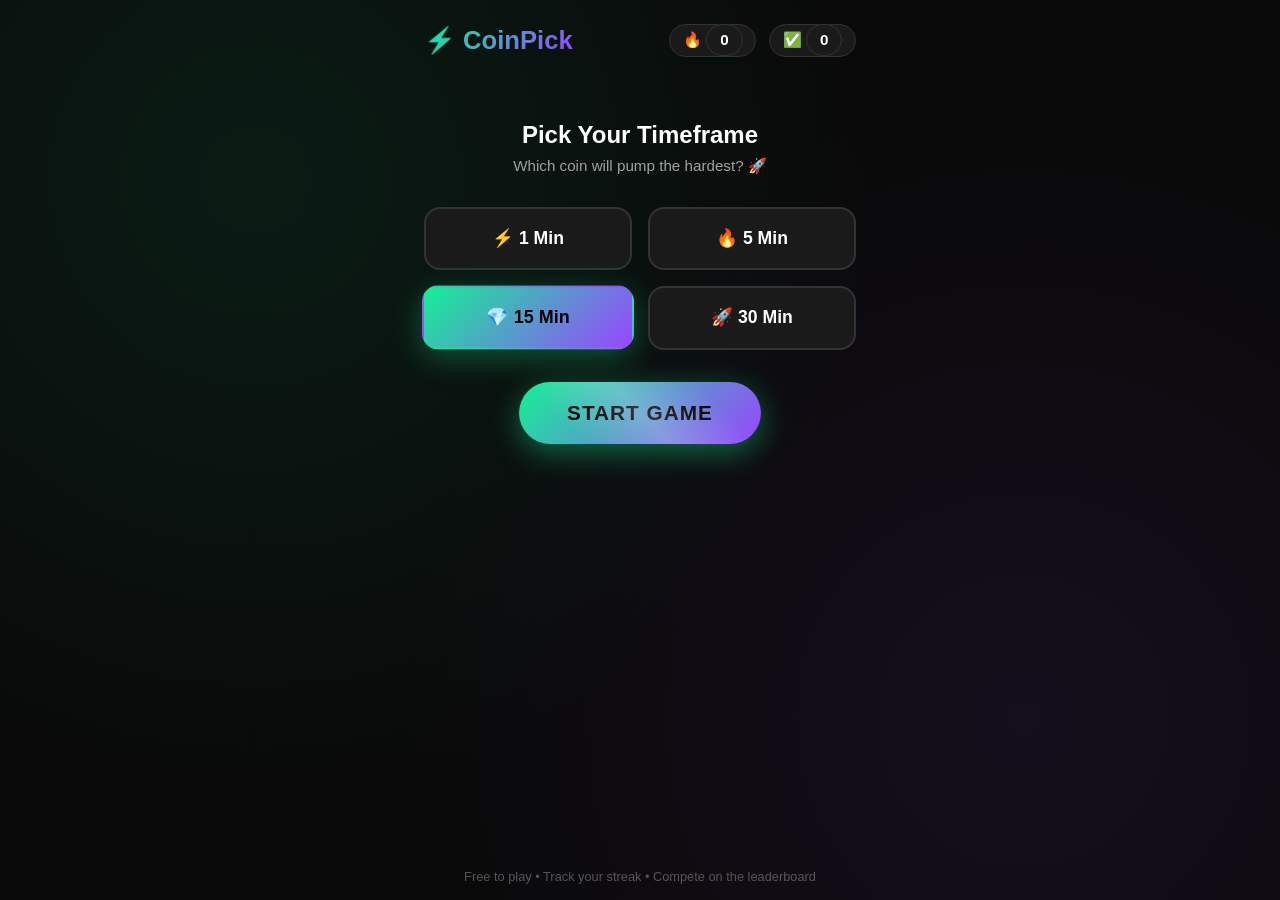
==== index.html @ 7a59631a "DOPAMINE UPDATE: confetti, sound effects, haptics, screen shake, flash animations, dramatic countdow" ====
<!DOCTYPE html>
<html lang="en">
<head>
    <meta charset="UTF-8">
    <meta name="viewport" content="width=device-width, initial-scale=1.0, maximum-scale=1.0, user-scalable=no">
    <title>CoinPick - Crypto Prediction Game</title>
    <meta name="description" content="Pick the crypto with the biggest % gain. Quick rounds, instant results.">
    <meta name="theme-color" content="#14F195">
    <link rel="manifest" href="manifest.json">
    <link rel="stylesheet" href="styles.css">
</head>
<body>
    <!-- Game Container -->
    <div id="app">
        <!-- Header -->
        <header class="header">
            <div class="logo">⚡ CoinPick</div>
            <div class="stats">
                <span class="streak">🔥 <span id="streak">0</span></span>
                <span class="wins">✅ <span id="wins">0</span></span>
            </div>
        </header>

        <!-- Main Game Area -->
        <main class="game">
            <!-- Mode Selection -->
            <div id="modeSelect" class="mode-select">
                <h2>Pick Your Timeframe</h2>
                <p class="subtitle">Which coin will pump the hardest? 🚀</p>
                <div class="mode-buttons">
                    <button class="mode-btn" data-minutes="1">⚡ 1 Min</button>
                    <button class="mode-btn" data-minutes="5">🔥 5 Min</button>
                    <button class="mode-btn active" data-minutes="15">💎 15 Min</button>
                    <button class="mode-btn" data-minutes="30">🚀 30 Min</button>
                </div>
                <button id="startGame" class="start-btn">Start Game</button>
            </div>

            <!-- Active Game -->
            <div id="gameActive" class="game-active hidden">
                <!-- Timer -->
                <div class="timer-container">
                    <div class="timer-label">Time Remaining</div>
                    <div class="timer" id="timer">15:00</div>
                    <div class="progress-bar">
                        <div class="progress-fill" id="progressFill"></div>
                    </div>
                </div>

                <!-- Instruction -->
                <div class="instruction">
                    Pick the coin with the <strong>biggest % gain</strong>
                </div>

                <!-- Coin Grid -->
                <div class="coin-grid" id="coinGrid">
                    <!-- Coins will be inserted here -->
                </div>

                <!-- Cancel Button -->
                <button id="cancelGame" class="cancel-btn">Cancel Game</button>
            </div>

            <!-- Results Screen -->
            <div id="results" class="results hidden">
                <div class="result-icon" id="resultIcon">🎉</div>
                <div class="result-text" id="resultText">You Won!</div>
                <div class="result-details">
                    <div class="winning-coin" id="winningCoin"></div>
                    <div class="price-changes" id="priceChanges"></div>
                </div>
                <button id="playAgain" class="play-again-btn">Play Again</button>
                <button id="viewLeaderboard" class="secondary-btn">Leaderboard</button>
            </div>

            <!-- Leaderboard -->
            <div id="leaderboard" class="leaderboard hidden">
                <h2>🏆 Leaderboard</h2>
                <div class="leaderboard-list" id="leaderboardList">
                    <!-- Leaderboard entries -->
                </div>
                <button id="backToGame" class="secondary-btn">Back to Game</button>
            </div>
        </main>

        <!-- Footer -->
        <footer class="footer">
            <p>Free to play • Track your streak • Compete on the leaderboard</p>
        </footer>
    </div>

    <script src="game.js"></script>
</body>
</html>
---- styles.css ----
* {
    margin: 0;
    padding: 0;
    box-sizing: border-box;
}

:root {
    --solana-green: #14F195;
    --solana-purple: #9945FF;
    --dark-bg: #0a0a0a;
    --card-bg: #1a1a1a;
    --text-primary: #ffffff;
    --text-secondary: #a0a0a0;
    --success: #00ff88;
    --error: #ff4444;
    --gold: #FFD700;
}

body {
    font-family: -apple-system, BlinkMacSystemFont, 'Segoe UI', Roboto, sans-serif;
    background: var(--dark-bg);
    color: var(--text-primary);
    min-height: 100vh;
    -webkit-font-smoothing: antialiased;
    overflow-x: hidden;
}

/* Animated background */
body::before {
    content: '';
    position: fixed;
    top: 0;
    left: 0;
    width: 100%;
    height: 100%;
    background: 
        radial-gradient(circle at 20% 20%, rgba(20, 241, 149, 0.08) 0%, transparent 50%),
        radial-gradient(circle at 80% 80%, rgba(153, 69, 255, 0.08) 0%, transparent 50%);
    pointer-events: none;
    z-index: 0;
    animation: bgPulse 4s ease-in-out infinite alternate;
}

@keyframes bgPulse {
    0% { opacity: 0.5; }
    100% { opacity: 1; }
}

#app {
    max-width: 480px;
    margin: 0 auto;
    min-height: 100vh;
    display: flex;
    flex-direction: column;
    position: relative;
    z-index: 1;
}

/* Confetti Canvas */
#confetti {
    position: fixed;
    top: 0;
    left: 0;
    width: 100%;
    height: 100%;
    pointer-events: none;
    z-index: 100;
}

/* Header */
.header {
    display: flex;
    justify-content: space-between;
    align-items: center;
    padding: 1.5rem 1.5rem 1rem;
}

.logo {
    font-size: 1.6rem;
    font-weight: 800;
    background: linear-gradient(135deg, var(--solana-green), var(--solana-purple));
    -webkit-background-clip: text;
    -webkit-text-fill-color: transparent;
    background-clip: text;
    animation: logoGlow 2s ease-in-out infinite alternate;
}

@keyframes logoGlow {
    0% { filter: brightness(1); }
    100% { filter: brightness(1.3); }
}

.stats {
    display: flex;
    gap: 0.8rem;
    font-size: 0.95rem;
}

.stats span {
    background: var(--card-bg);
    padding: 0.4rem 0.8rem;
    border-radius: 20px;
    font-weight: 600;
    border: 1px solid #333;
    transition: all 0.3s;
}

.stats .streak {
    animation: none;
}

.stats .streak.on-fire {
    border-color: #ff6600;
    background: rgba(255, 102, 0, 0.15);
    animation: fireGlow 0.5s ease-in-out infinite alternate;
}

@keyframes fireGlow {
    0% { box-shadow: 0 0 5px rgba(255, 102, 0, 0.3); }
    100% { box-shadow: 0 0 15px rgba(255, 102, 0, 0.6); }
}

/* Main Game */
.game {
    flex: 1;
    padding: 1rem 1.5rem 2rem;
}

/* Mode Select */
.mode-select {
    text-align: center;
    padding: 2rem 0;
    animation: fadeInUp 0.4s;
}

.mode-select h2 {
    font-size: 1.5rem;
    margin-bottom: 0.5rem;
}

.mode-select .subtitle {
    color: var(--text-secondary);
    margin-bottom: 2rem;
    font-size: 0.95rem;
}

.mode-buttons {
    display: grid;
    grid-template-columns: repeat(2, 1fr);
    gap: 1rem;
    margin-bottom: 2rem;
}

.mode-btn {
    background: var(--card-bg);
    border: 2px solid #333;
    color: var(--text-primary);
    padding: 1.2rem;
    border-radius: 16px;
    font-size: 1.1rem;
    font-weight: 600;
    cursor: pointer;
    transition: all 0.2s;
    position: relative;
    overflow: hidden;
}

.mode-btn::after {
    content: '';
    position: absolute;
    top: 50%;
    left: 50%;
    width: 0;
    height: 0;
    background: rgba(20, 241, 149, 0.1);
    border-radius: 50%;
    transform: translate(-50%, -50%);
    transition: width 0.4s, height 0.4s;
}

.mode-btn:active::after {
    width: 300px;
    height: 300px;
}

.mode-btn:hover {
    transform: translateY(-3px);
    border-color: var(--solana-green);
    box-shadow: 0 8px 20px rgba(20, 241, 149, 0.15);
}

.mode-btn.active {
    background: linear-gradient(135deg, var(--solana-green), var(--solana-purple));
    border-color: transparent;
    color: #000;
    transform: scale(1.02);
    box-shadow: 0 8px 30px rgba(20, 241, 149, 0.3);
}

.start-btn {
    background: linear-gradient(135deg, var(--solana-green), var(--solana-purple));
    border: none;
    color: #000;
    font-weight: 800;
    font-size: 1.3rem;
    padding: 1.2rem 3rem;
    border-radius: 50px;
    cursor: pointer;
    transition: all 0.2s;
    box-shadow: 0 8px 30px rgba(20, 241, 149, 0.4);
    position: relative;
    overflow: hidden;
    text-transform: uppercase;
    letter-spacing: 1px;
}

.start-btn::before {
    content: '';
    position: absolute;
    top: -50%;
    left: -50%;
    width: 200%;
    height: 200%;
    background: linear-gradient(transparent, rgba(255,255,255,0.2), transparent);
    transform: rotate(45deg);
    animation: shimmer 2s infinite;
}

@keyframes shimmer {
    0% { transform: translateX(-100%) rotate(45deg); }
    100% { transform: translateX(100%) rotate(45deg); }
}

.start-btn:hover {
    transform: translateY(-3px) scale(1.02);
    box-shadow: 0 12px 40px rgba(20, 241, 149, 0.5);
}

.start-btn:active {
    transform: scale(0.97);
}

/* Active Game */
.game-active {
    animation: fadeInUp 0.3s;
}

.timer-container {
    background: var(--card-bg);
    padding: 1.5rem;
    border-radius: 20px;
    margin-bottom: 1.5rem;
    text-align: center;
    border: 1px solid #333;
    position: relative;
    overflow: hidden;
}

.timer-label {
    color: var(--text-secondary);
    font-size: 0.85rem;
    margin-bottom: 0.5rem;
    text-transform: uppercase;
    letter-spacing: 2px;
}

.timer {
    font-size: 3.5rem;
    font-weight: 800;
    font-variant-numeric: tabular-nums;
    background: linear-gradient(135deg, var(--solana-green), var(--solana-purple));
    -webkit-background-clip: text;
    -webkit-text-fill-color: transparent;
    background-clip: text;
    transition: all 0.3s;
}

.timer.urgent {
    animation: timerPulse 0.5s ease-in-out infinite;
}

@keyframes timerPulse {
    0%, 100% { transform: scale(1); }
    50% { transform: scale(1.05); }
}

.timer.critical {
    animation: timerShake 0.3s ease-in-out infinite;
    background: linear-gradient(135deg, var(--error), #ff8800);
    -webkit-background-clip: text;
    background-clip: text;
}

@keyframes timerShake {
    0%, 100% { transform: translateX(0); }
    25% { transform: translateX(-3px); }
    75% { transform: translateX(3px); }
}

.progress-bar {
    width: 100%;
    height: 8px;
    background: #222;
    border-radius: 10px;
    overflow: hidden;
    margin-top: 1rem;
}

.progress-fill {
    height: 100%;
    background: linear-gradient(90deg, var(--solana-green), var(--solana-purple));
    transition: width 1s linear;
    border-radius: 10px;
    position: relative;
}

.progress-fill::after {
    content: '';
    position: absolute;
    right: 0;
    top: 0;
    width: 20px;
    height: 100%;
    background: rgba(255,255,255,0.4);
    filter: blur(4px);
    animation: progressGlow 1s ease-in-out infinite;
}

@keyframes progressGlow {
    0%, 100% { opacity: 0.5; }
    50% { opacity: 1; }
}

.instruction {
    text-align: center;
    font-size: 1.1rem;
    margin-bottom: 1.5rem;
    color: var(--text-secondary);
}

.instruction strong {
    color: var(--solana-green);
    text-shadow: 0 0 10px rgba(20, 241, 149, 0.3);
}

/* Coin Grid */
.coin-grid {
    display: grid;
    grid-template-columns: repeat(2, 1fr);
    gap: 1rem;
    margin-bottom: 2rem;
}

.coin-card {
    background: var(--card-bg);
    border: 2px solid #333;
    border-radius: 20px;
    padding: 1.5rem 1rem;
    cursor: pointer;
    transition: all 0.25s cubic-bezier(0.4, 0, 0.2, 1);
    text-align: center;
    position: relative;
    overflow: hidden;
}

.coin-card::before {
    content: '';
    position: absolute;
    top: 0;
    left: 0;
    width: 100%;
    height: 100%;
    background: linear-gradient(135deg, transparent 0%, rgba(20, 241, 149, 0.05) 100%);
    opacity: 0;
    transition: opacity 0.3s;
}

.coin-card:hover::before {
    opacity: 1;
}

.coin-card:hover {
    transform: translateY(-6px) scale(1.02);
    border-color: rgba(20, 241, 149, 0.5);
    box-shadow: 0 12px 30px rgba(20, 241, 149, 0.15);
}

.coin-card:active {
    transform: scale(0.96);
}

.coin-card.selected {
    background: linear-gradient(135deg, rgba(20, 241, 149, 0.12), rgba(153, 69, 255, 0.12));
    border-color: var(--solana-green);
    box-shadow: 
        0 0 20px rgba(20, 241, 149, 0.3),
        0 0 60px rgba(20, 241, 149, 0.1),
        inset 0 0 30px rgba(20, 241, 149, 0.05);
    animation: selectedPulse 1.5s ease-in-out infinite;
}

@keyframes selectedPulse {
    0%, 100% { box-shadow: 0 0 20px rgba(20, 241, 149, 0.3), 0 0 60px rgba(20, 241, 149, 0.1); }
    50% { box-shadow: 0 0 30px rgba(20, 241, 149, 0.5), 0 0 80px rgba(20, 241, 149, 0.2); }
}

.coin-card.correct {
    background: linear-gradient(135deg, rgba(0, 255, 136, 0.2), rgba(0, 255, 136, 0.1));
    border-color: var(--success);
    animation: winnerGlow 0.6s ease-in-out infinite alternate;
}

@keyframes winnerGlow {
    0% { box-shadow: 0 0 20px rgba(0, 255, 136, 0.3); }
    100% { box-shadow: 0 0 40px rgba(0, 255, 136, 0.6); }
}

.coin-card.wrong {
    background: rgba(255, 68, 68, 0.1);
    border-color: var(--error);
    opacity: 0.5;
}

.coin-symbol {
    font-size: 2.5rem;
    margin-bottom: 0.5rem;
    transition: transform 0.3s;
}

.coin-card:hover .coin-symbol {
    transform: scale(1.15) rotate(5deg);
}

.coin-card.selected .coin-symbol {
    animation: coinBounce 0.6s;
}

@keyframes coinBounce {
    0% { transform: scale(1); }
    30% { transform: scale(1.3); }
    50% { transform: scale(0.9); }
    70% { transform: scale(1.1); }
    100% { transform: scale(1); }
}

.coin-name {
    font-size: 1.2rem;
    font-weight: 700;
    margin-bottom: 0.3rem;
}

.coin-price {
    font-size: 0.85rem;
    color: var(--text-secondary);
    margin-bottom: 0.3rem;
    font-variant-numeric: tabular-nums;
}

.coin-change {
    font-size: 1.1rem;
    font-weight: 700;
    font-variant-numeric: tabular-nums;
    transition: all 0.3s;
}

.coin-change.positive {
    color: var(--success);
    text-shadow: 0 0 10px rgba(0, 255, 136, 0.3);
}

.coin-change.negative {
    color: var(--error);
    text-shadow: 0 0 10px rgba(255, 68, 68, 0.3);
}

.coin-change.flash-green {
    animation: flashGreen 0.4s;
}

.coin-change.flash-red {
    animation: flashRed 0.4s;
}

@keyframes flashGreen {
    0% { transform: scale(1); }
    50% { transform: scale(1.3); color: #00ff88; text-shadow: 0 0 20px rgba(0, 255, 136, 0.8); }
    100% { transform: scale(1); }
}

@keyframes flashRed {
    0% { transform: scale(1); }
    50% { transform: scale(1.3); color: #ff4444; text-shadow: 0 0 20px rgba(255, 68, 68, 0.8); }
    100% { transform: scale(1); }
}

.cancel-btn {
    width: 100%;
    background: transparent;
    border: 2px solid #333;
    color: var(--text-secondary);
    padding: 0.8rem;
    border-radius: 12px;
    cursor: pointer;
    font-size: 1rem;
    transition: all 0.2s;
}

.cancel-btn:hover {
    border-color: var(--error);
    color: var(--error);
}

/* Results */
.results {
    text-align: center;
    padding: 2rem 0;
    animation: fadeInUp 0.4s;
}

.result-icon {
    font-size: 6rem;
    margin-bottom: 0.5rem;
}

.result-icon.win {
    animation: winCelebrate 0.8s cubic-bezier(0.4, 0, 0.2, 1);
}

@keyframes winCelebrate {
    0% { transform: scale(0) rotate(-180deg); opacity: 0; }
    50% { transform: scale(1.2) rotate(10deg); }
    70% { transform: scale(0.95) rotate(-5deg); }
    100% { transform: scale(1) rotate(0); opacity: 1; }
}

.result-icon.lose {
    animation: loseDrop 0.6s;
}

@keyframes loseDrop {
    0% { transform: translateY(-50px); opacity: 0; }
    60% { transform: translateY(10px); }
    100% { transform: translateY(0); opacity: 1; }
}

.result-text {
    font-size: 2.2rem;
    font-weight: 800;
    margin-bottom: 0.5rem;
}

.result-text.win {
    background: linear-gradient(135deg, var(--success), var(--gold));
    -webkit-background-clip: text;
    -webkit-text-fill-color: transparent;
    background-clip: text;
    animation: textGlow 1s ease-in-out infinite alternate;
}

@keyframes textGlow {
    0% { filter: brightness(1); }
    100% { filter: brightness(1.3); }
}

.result-streak {
    font-size: 1.2rem;
    color: var(--gold);
    margin-bottom: 1.5rem;
    animation: fadeInUp 0.6s 0.3s both;
}

.result-details {
    background: var(--card-bg);
    border-radius: 20px;
    padding: 1.5rem;
    margin-bottom: 2rem;
    border: 1px solid #333;
    animation: fadeInUp 0.5s 0.2s both;
}

.winning-coin {
    font-size: 1.1rem;
    margin-bottom: 1rem;
    padding-bottom: 1rem;
    border-bottom: 1px solid #333;
}

.price-changes {
    display: flex;
    flex-direction: column;
    gap: 0.5rem;
}

.price-change-item {
    display: flex;
    justify-content: space-between;
    align-items: center;
    padding: 0.6rem 0.8rem;
    background: rgba(255, 255, 255, 0.03);
    border-radius: 10px;
    transition: all 0.3s;
}

.price-change-item:first-child {
    background: rgba(20, 241, 149, 0.08);
    border: 1px solid rgba(20, 241, 149, 0.2);
}

.play-again-btn {
    background: linear-gradient(135deg, var(--solana-green), var(--solana-purple));
    border: none;
    color: #000;
    font-weight: 800;
    font-size: 1.2rem;
    padding: 1.1rem 2.5rem;
    border-radius: 50px;
    cursor: pointer;
    margin-bottom: 1rem;
    width: 100%;
    transition: all 0.2s;
    text-transform: uppercase;
    letter-spacing: 1px;
    position: relative;
    overflow: hidden;
}

.play-again-btn::before {
    content: '';
    position: absolute;
    top: -50%;
    left: -50%;
    width: 200%;
    height: 200%;
    background: linear-gradient(transparent, rgba(255,255,255,0.2), transparent);
    transform: rotate(45deg);
    animation: shimmer 2s infinite;
}

.play-again-btn:hover {
    transform: translateY(-3px);
    box-shadow: 0 12px 40px rgba(20, 241, 149, 0.4);
}

.secondary-btn {
    background: transparent;
    border: 2px solid var(--solana-green);
    color: var(--solana-green);
    font-weight: 600;
    padding: 0.8rem 2rem;
    border-radius: 50px;
    cursor: pointer;
    width: 100%;
    transition: all 0.2s;
    font-size: 1rem;
}

.secondary-btn:hover {
    background: rgba(20, 241, 149, 0.1);
    transform: translateY(-2px);
}

/* Leaderboard */
.leaderboard {
    animation: fadeInUp 0.4s;
}

.leaderboard h2 {
    text-align: center;
    font-size: 1.8rem;
    margin-bottom: 1.5rem;
}

.leaderboard-list {
    background: var(--card-bg);
    border-radius: 20px;
    padding: 0.5rem;
    margin-bottom: 1.5rem;
    border: 1px solid #333;
}

.leaderboard-item {
    display: flex;
    justify-content: space-between;
    align-items: center;
    padding: 1rem;
    border-bottom: 1px solid #222;
    transition: background 0.2s;
}

.leaderboard-item:last-child {
    border-bottom: none;
}

.leaderboard-item:hover {
    background: rgba(255,255,255,0.03);
}

.leaderboard-rank {
    font-size: 1.3rem;
    width: 40px;
}

.leaderboard-name {
    flex: 1;
    font-weight: 500;
}

.leaderboard-score {
    font-weight: 700;
    color: var(--solana-green);
    font-size: 1.1rem;
}

/* Footer */
.footer {
    padding: 1rem;
    text-align: center;
    color: #555;
    font-size: 0.8rem;
}

/* Screen shake effect */
.screen-shake {
    animation: screenShake 0.4s;
}

@keyframes screenShake {
    0%, 100% { transform: translateX(0); }
    20% { transform: translateX(-8px); }
    40% { transform: translateX(8px); }
    60% { transform: translateX(-5px); }
    80% { transform: translateX(5px); }
}

/* Utilities */
.hidden {
    display: none !important;
}

/* Animations */
@keyframes fadeInUp {
    from {
        opacity: 0;
        transform: translateY(20px);
    }
    to {
        opacity: 1;
        transform: translateY(0);
    }
}

/* Mobile */
@media (max-width: 375px) {
    .timer {
        font-size: 2.8rem;
    }
    .coin-grid {
        gap: 0.75rem;
    }
    .coin-card {
        padding: 1rem 0.8rem;
    }
}
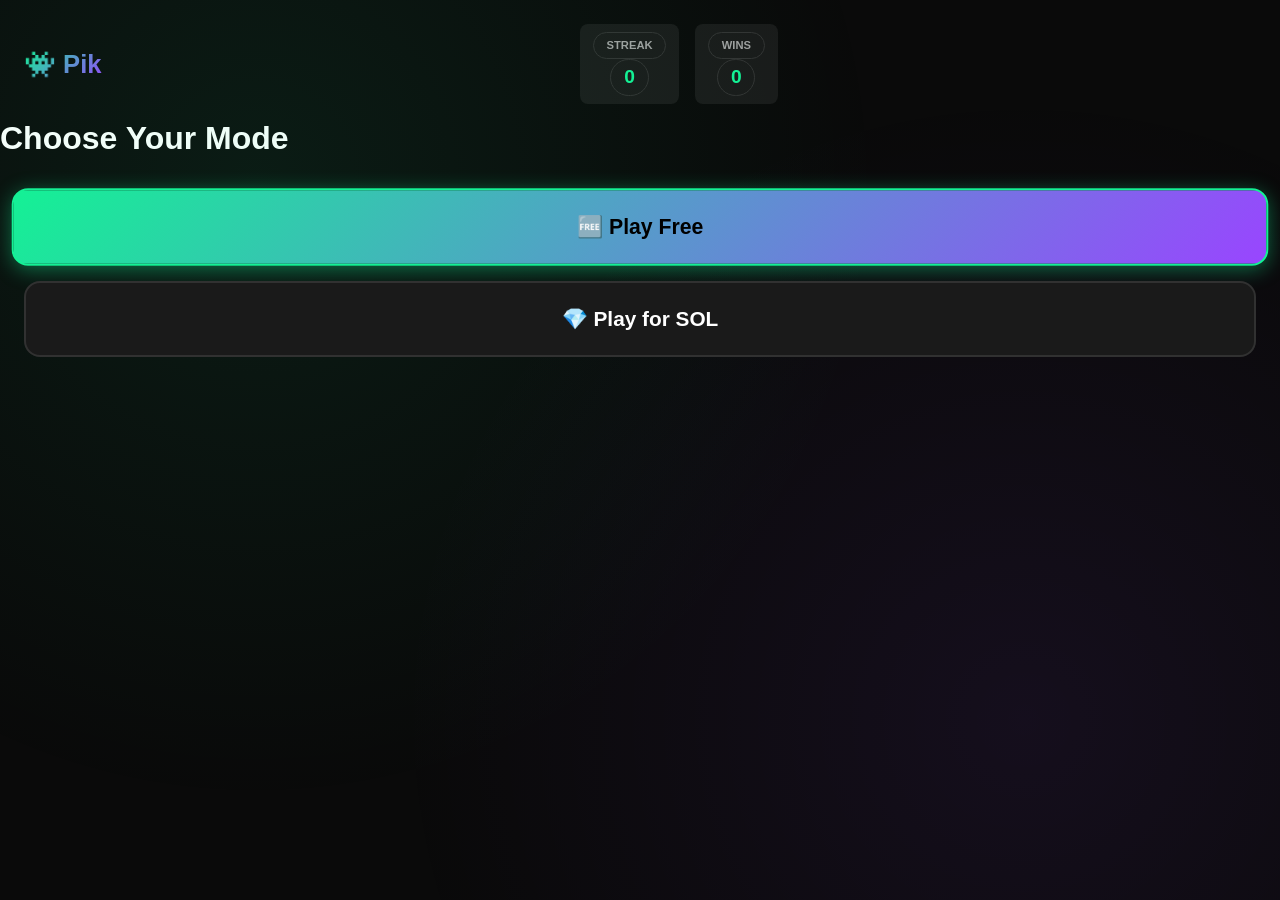
==== commit 2fe0ce86: "Initial Pik game - live race display" ====
--- a/index.html
+++ b/index.html
@@ -1,94 +1,100 @@
 <!DOCTYPE html>
 <html lang="en">
 <head>
-    <meta charset="UTF-8">
-    <meta name="viewport" content="width=device-width, initial-scale=1.0, maximum-scale=1.0, user-scalable=no">
-    <title>CoinPick - Crypto Prediction Game</title>
-    <meta name="description" content="Pick the crypto with the biggest % gain. Quick rounds, instant results.">
-    <meta name="theme-color" content="#14F195">
-    <link rel="manifest" href="manifest.json">
-    <link rel="stylesheet" href="styles.css">
+  <meta charset="UTF-8">
+  <meta name="viewport" content="width=device-width, initial-scale=1.0">
+  <title>Pik - Crypto Price Prediction Game</title>
+  <link rel="stylesheet" href="styles.css">
 </head>
 <body>
-    <!-- Game Container -->
-    <div id="app">
-        <!-- Header -->
-        <header class="header">
-            <div class="logo">⚡ CoinPick</div>
-            <div class="stats">
-                <span class="streak">🔥 <span id="streak">0</span></span>
-                <span class="wins">✅ <span id="wins">0</span></span>
-            </div>
-        </header>
+  <!-- Header -->
+  <header>
+    <div class="logo">👾 Pik</div>
+    <div class="stats">
+      <div class="stat">
+        <span class="stat-label">Streak</span>
+        <span class="stat-value" id="streak-count">0</span>
+      </div>
+      <div class="stat">
+        <span class="stat-label">Wins</span>
+        <span class="stat-value" id="wins-count">0</span>
+      </div>
+    </div>
+    <div class="wallet-info" id="wallet-status"></div>
+  </header>
 
-        <!-- Main Game Area -->
-        <main class="game">
-            <!-- Mode Selection -->
-            <div id="modeSelect" class="mode-select">
-                <h2>Pick Your Timeframe</h2>
-                <p class="subtitle">Which coin will pump the hardest? 🚀</p>
-                <div class="mode-buttons">
-                    <button class="mode-btn" data-minutes="1">⚡ 1 Min</button>
-                    <button class="mode-btn" data-minutes="5">🔥 5 Min</button>
-                    <button class="mode-btn active" data-minutes="15">💎 15 Min</button>
-                    <button class="mode-btn" data-minutes="30">🚀 30 Min</button>
-                </div>
-                <button id="startGame" class="start-btn">Start Game</button>
-            </div>
+  <!-- Mode Selection Screen -->
+  <div id="mode-selection-screen" class="screen active">
+    <h1>Choose Your Mode</h1>
+    <div class="mode-buttons">
+      <button id="mode-free" class="mode-btn active">
+        🆓 Play Free
+      </button>
+      <button id="mode-sol" class="mode-btn">
+        💎 Play for SOL
+      </button>
+    </div>
+  </div>
 
-            <!-- Active Game -->
-            <div id="gameActive" class="game-active hidden">
-                <!-- Timer -->
-                <div class="timer-container">
-                    <div class="timer-label">Time Remaining</div>
-                    <div class="timer" id="timer">15:00</div>
-                    <div class="progress-bar">
-                        <div class="progress-fill" id="progressFill"></div>
-                    </div>
-                </div>
+  <!-- Timeframe Selection Screen -->
+  <div id="timeframe-selection-screen" class="screen">
+    <h2>Select Timeframe</h2>
+    <div id="pool-info" class="pool-info">Free Play</div>
+    <div class="timeframe-grid">
+      <button class="timeframe-btn" data-minutes="1">
+        <div class="time">1 min</div>
+        <div class="buy-in">0.05 SOL</div>
+      </button>
+      <button class="timeframe-btn" data-minutes="5">
+        <div class="time">5 min</div>
+        <div class="buy-in">0.1 SOL</div>
+      </button>
+      <button class="timeframe-btn" data-minutes="15">
+        <div class="time">15 min</div>
+        <div class="buy-in">0.25 SOL</div>
+      </button>
+      <button class="timeframe-btn" data-minutes="30">
+        <div class="time">30 min</div>
+        <div class="buy-in">0.5 SOL</div>
+      </button>
+      <button class="timeframe-btn" data-minutes="60">
+        <div class="time">1 hour</div>
+        <div class="buy-in">1.0 SOL</div>
+      </button>
+    </div>
+  </div>
 
-                <!-- Instruction -->
-                <div class="instruction">
-                    Pick the coin with the <strong>biggest % gain</strong>
-                </div>
+  <!-- Coin Selection Screen -->
+  <div id="coin-selection-screen" class="screen">
+    <h2>Pick Your Coin</h2>
+    <p class="warning">⚠️ First tap locks - no changes allowed!</p>
+    <div id="coin-grid" class="coin-grid"></div>
+  </div>
 
-                <!-- Coin Grid -->
-                <div class="coin-grid" id="coinGrid">
-                    <!-- Coins will be inserted here -->
-                </div>
+  <!-- Active Game Screen -->
+  <div id="active-game-screen" class="screen">
+    <div class="game-header">
+      <h2>LIVE RACE</h2>
+      <div id="countdown-timer" class="countdown-timer">0:00</div>
+    </div>
+    
+    <!-- Race Display (Horizontal Bars) -->
+    <div id="race-display" class="race-display"></div>
+  </div>
 
-                <!-- Cancel Button -->
-                <button id="cancelGame" class="cancel-btn">Cancel Game</button>
-            </div>
+  <!-- Results Screen -->
+  <div id="results-screen" class="screen">
+    <h2>RESULTS</h2>
+    <div id="result-text" class="result-text"></div>
+    
+    <div class="rankings-container">
+      <h3>Final Rankings</h3>
+      <div id="rankings-list"></div>
+    </div>
+    
+    <button id="play-again-btn" class="btn-primary">Play Again</button>
+  </div>
 
-            <!-- Results Screen -->
-            <div id="results" class="results hidden">
-                <div class="result-icon" id="resultIcon">🎉</div>
-                <div class="result-text" id="resultText">You Won!</div>
-                <div class="result-details">
-                    <div class="winning-coin" id="winningCoin"></div>
-                    <div class="price-changes" id="priceChanges"></div>
-                </div>
-                <button id="playAgain" class="play-again-btn">Play Again</button>
-                <button id="viewLeaderboard" class="secondary-btn">Leaderboard</button>
-            </div>
-
-            <!-- Leaderboard -->
-            <div id="leaderboard" class="leaderboard hidden">
-                <h2>🏆 Leaderboard</h2>
-                <div class="leaderboard-list" id="leaderboardList">
-                    <!-- Leaderboard entries -->
-                </div>
-                <button id="backToGame" class="secondary-btn">Back to Game</button>
-            </div>
-        </main>
-
-        <!-- Footer -->
-        <footer class="footer">
-            <p>Free to play • Track your streak • Compete on the leaderboard</p>
-        </footer>
-    </div>
-
-    <script src="game.js"></script>
+  <script src="game.js"></script>
 </body>
 </html>
--- a/styles.css
+++ b/styles.css
@@ -761,3 +761,296 @@
         padding: 1rem 0.8rem;
     }
 }
+
+/* Race Display - Horizontal Bars */
+.race-display {
+    display: flex;
+    flex-direction: column;
+    gap: 0.8rem;
+    padding: 1rem;
+    max-height: 70vh;
+    overflow-y: auto;
+}
+
+.race-row {
+    display: grid;
+    grid-template-columns: 70px 1fr 80px;
+    align-items: center;
+    gap: 0.8rem;
+    padding: 0.8rem;
+    background: var(--card-bg);
+    border-radius: 12px;
+    transition: all 0.3s ease;
+}
+
+.race-row.selected-coin {
+    background: linear-gradient(135deg, rgba(20, 241, 149, 0.15), rgba(153, 69, 255, 0.15));
+    border: 2px solid var(--solana-green);
+    box-shadow: 0 0 20px rgba(20, 241, 149, 0.3);
+    animation: selectedPulse 1.5s ease-in-out infinite;
+}
+
+@keyframes selectedPulse {
+    0%, 100% { transform: scale(1); }
+    50% { transform: scale(1.02); }
+}
+
+.race-coin-info {
+    display: flex;
+    align-items: center;
+    gap: 0.5rem;
+    font-weight: 600;
+}
+
+.race-rank {
+    font-size: 1.2rem;
+    min-width: 28px;
+}
+
+.race-symbol {
+    font-size: 1.1rem;
+    font-weight: 700;
+}
+
+.race-bar-container {
+    position: relative;
+    height: 24px;
+    background: rgba(255, 255, 255, 0.05);
+    border-radius: 12px;
+    overflow: hidden;
+}
+
+.race-bar {
+    height: 100%;
+    width: 0%;
+    border-radius: 12px;
+    transition: width 0.5s ease, background 0.3s ease;
+    box-shadow: 0 0 10px currentColor;
+}
+
+.race-change {
+    font-size: 1rem;
+    font-weight: 700;
+    text-align: right;
+}
+
+/* Mode Selection */
+.mode-buttons {
+    display: flex;
+    flex-direction: column;
+    gap: 1rem;
+    padding: 2rem 1.5rem;
+}
+
+.mode-btn {
+    padding: 1.5rem;
+    font-size: 1.3rem;
+    font-weight: 700;
+    border: 2px solid rgba(255, 255, 255, 0.1);
+    border-radius: 16px;
+    background: var(--card-bg);
+    color: var(--text-primary);
+    cursor: pointer;
+    transition: all 0.3s ease;
+}
+
+.mode-btn:hover {
+    transform: translateY(-2px);
+    border-color: var(--solana-green);
+}
+
+.mode-btn.active {
+    background: linear-gradient(135deg, var(--solana-green), var(--solana-purple));
+    border-color: var(--solana-green);
+    box-shadow: 0 4px 20px rgba(20, 241, 149, 0.4);
+}
+
+/* Timeframe Grid */
+.timeframe-grid {
+    display: grid;
+    grid-template-columns: 1fr 1fr;
+    gap: 1rem;
+    padding: 1.5rem;
+}
+
+.timeframe-btn {
+    padding: 1.5rem 1rem;
+    background: var(--card-bg);
+    border: 2px solid rgba(255, 255, 255, 0.1);
+    border-radius: 16px;
+    cursor: pointer;
+    transition: all 0.3s ease;
+}
+
+.timeframe-btn:hover {
+    transform: scale(1.05);
+    border-color: var(--solana-green);
+}
+
+.timeframe-btn .time {
+    font-size: 1.4rem;
+    font-weight: 700;
+    color: var(--solana-green);
+    margin-bottom: 0.5rem;
+}
+
+.timeframe-btn .buy-in {
+    font-size: 0.9rem;
+    color: var(--text-secondary);
+}
+
+.pool-info {
+    text-align: center;
+    font-size: 1.1rem;
+    color: var(--solana-green);
+    padding: 1rem;
+    font-weight: 600;
+}
+
+/* Warning Message */
+.warning {
+    text-align: center;
+    color: #ff9500;
+    font-size: 0.95rem;
+    padding: 0 1.5rem 1rem;
+    font-weight: 600;
+}
+
+/* Countdown Timer */
+.countdown-timer {
+    font-size: 3rem;
+    font-weight: 800;
+    text-align: center;
+    background: linear-gradient(135deg, var(--solana-green), var(--solana-purple));
+    -webkit-background-clip: text;
+    -webkit-text-fill-color: transparent;
+    background-clip: text;
+    padding: 1rem 0;
+}
+
+.countdown-timer.pulse {
+    animation: timerPulse 0.5s ease-in-out infinite;
+}
+
+@keyframes timerPulse {
+    0%, 100% { transform: scale(1); }
+    50% { transform: scale(1.1); }
+}
+
+/* Results Screen */
+.result-text {
+    text-align: center;
+    font-size: 1.5rem;
+    font-weight: 700;
+    padding: 2rem 1.5rem;
+}
+
+.rankings-container {
+    padding: 1rem 1.5rem;
+}
+
+.rankings-container h3 {
+    text-align: center;
+    margin-bottom: 1rem;
+    color: var(--text-secondary);
+}
+
+.ranking-row {
+    display: flex;
+    justify-content: space-between;
+    padding: 0.8rem;
+    margin-bottom: 0.5rem;
+    background: var(--card-bg);
+    border-radius: 8px;
+}
+
+.ranking-row.user-pick {
+    background: linear-gradient(135deg, rgba(20, 241, 149, 0.15), rgba(153, 69, 255, 0.15));
+    border: 2px solid var(--solana-green);
+    font-weight: 700;
+}
+
+/* Wallet Status */
+.wallet-info {
+    font-size: 0.85rem;
+    color: var(--solana-green);
+    font-weight: 600;
+}
+
+/* Screen Management */
+.screen {
+    display: none;
+    flex: 1;
+}
+
+.screen.active {
+    display: flex;
+    flex-direction: column;
+}
+
+/* Header Updates */
+header {
+    display: flex;
+    justify-content: space-between;
+    align-items: center;
+    padding: 1.5rem 1.5rem 1rem;
+}
+
+.stats {
+    display: flex;
+    gap: 1rem;
+}
+
+.stat {
+    display: flex;
+    flex-direction: column;
+    align-items: center;
+    background: var(--card-bg);
+    padding: 0.5rem 0.8rem;
+    border-radius: 8px;
+}
+
+.stat-label {
+    font-size: 0.7rem;
+    color: var(--text-secondary);
+    text-transform: uppercase;
+}
+
+.stat-value {
+    font-size: 1.2rem;
+    font-weight: 700;
+    color: var(--solana-green);
+}
+
+/* Button Primary */
+.btn-primary {
+    margin: 2rem 1.5rem;
+    padding: 1.2rem;
+    font-size: 1.2rem;
+    font-weight: 700;
+    background: linear-gradient(135deg, var(--solana-green), var(--solana-purple));
+    border: none;
+    border-radius: 12px;
+    color: var(--text-primary);
+    cursor: pointer;
+    transition: transform 0.2s ease;
+}
+
+.btn-primary:hover {
+    transform: scale(1.05);
+}
+
+/* Game Header */
+.game-header {
+    padding: 1rem 1.5rem;
+    text-align: center;
+}
+
+.game-header h2 {
+    font-size: 1.8rem;
+    margin-bottom: 0.5rem;
+    background: linear-gradient(135deg, var(--solana-green), var(--solana-purple));
+    -webkit-background-clip: text;
+    -webkit-text-fill-color: transparent;
+    background-clip: text;
+}
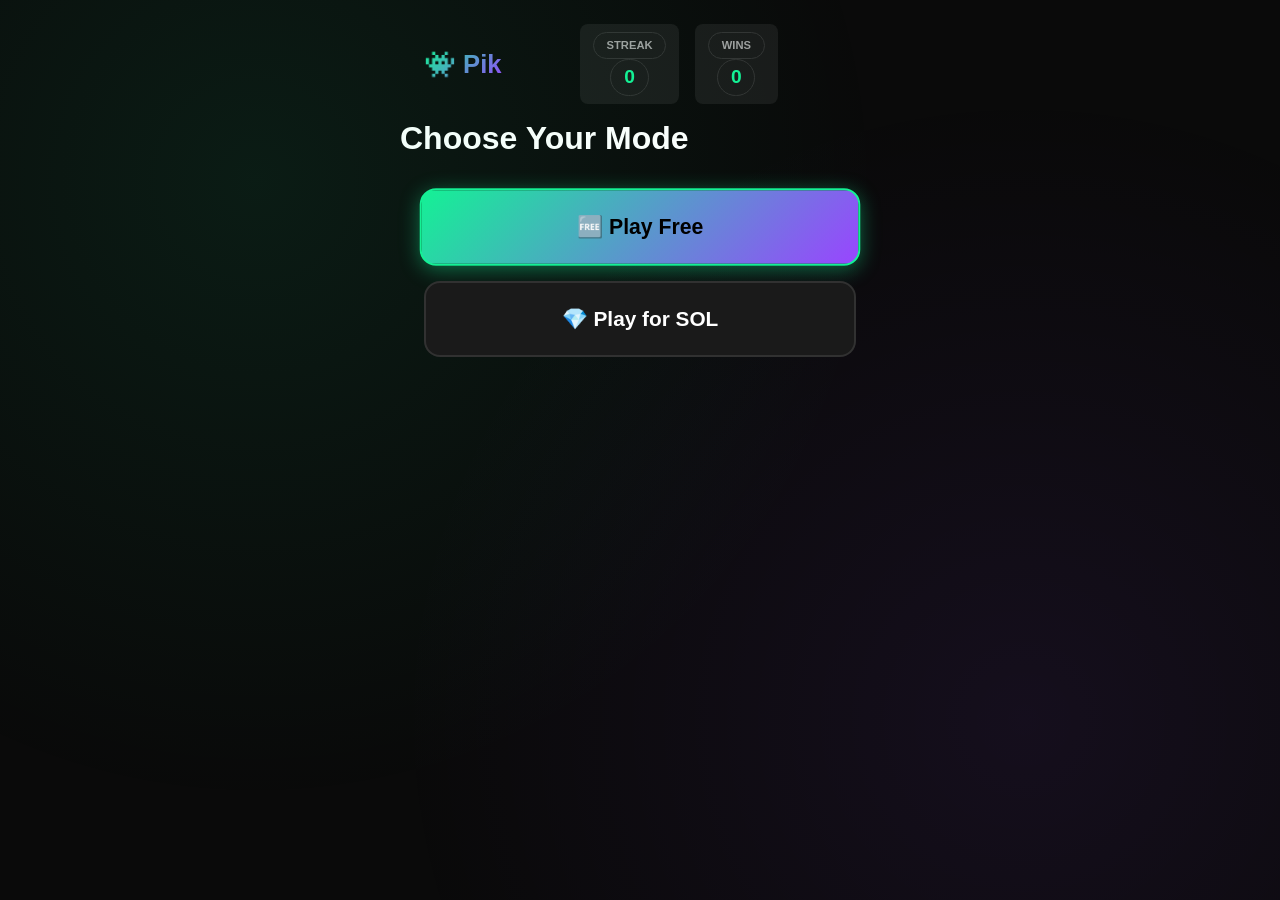
==== commit c3ad488a: "Add 8-bit horse racing across track with timer progress" ====
--- a/index.html
+++ b/index.html
@@ -76,6 +76,13 @@
     <div class="game-header">
       <h2>LIVE RACE</h2>
       <div id="countdown-timer" class="countdown-timer">0:00</div>
+      
+      <!-- 8-bit Horse Racing Track -->
+      <div class="race-track">
+        <div class="track-line"></div>
+        <div class="horse" id="racing-horse">🐴</div>
+        <div class="finish-line">🏁</div>
+      </div>
     </div>
     
     <!-- Race Display (Horizontal Bars) -->
--- a/styles.css
+++ b/styles.css
@@ -46,14 +46,15 @@
     100% { opacity: 1; }
 }
 
-#app {
-    max-width: 480px;
+body > * {
+    max-width: 600px;
     margin: 0 auto;
-    min-height: 100vh;
-    display: flex;
-    flex-direction: column;
-    position: relative;
-    z-index: 1;
+}
+
+@media (min-width: 768px) {
+    body > * {
+        max-width: 480px;
+    }
 }
 
 /* Confetti Canvas */
@@ -1054,3 +1055,124 @@
     -webkit-text-fill-color: transparent;
     background-clip: text;
 }
+
+/* Coin Grid */
+.coin-grid {
+    display: grid;
+    grid-template-columns: repeat(2, 1fr);
+    gap: 1rem;
+    padding: 1rem 1.5rem;
+}
+
+.coin-card {
+    padding: 1.5rem 1rem;
+    background: var(--card-bg);
+    border: 2px solid rgba(255, 255, 255, 0.1);
+    border-radius: 16px;
+    cursor: pointer;
+    transition: all 0.3s ease;
+    text-align: center;
+}
+
+.coin-card:hover {
+    transform: translateY(-4px);
+    border-color: var(--solana-green);
+    box-shadow: 0 4px 20px rgba(20, 241, 149, 0.3);
+}
+
+.coin-card.selected {
+    background: linear-gradient(135deg, rgba(20, 241, 149, 0.2), rgba(153, 69, 255, 0.2));
+    border-color: var(--solana-green);
+    box-shadow: 0 0 30px rgba(20, 241, 149, 0.5);
+    animation: selectedGlow 1s ease-in-out infinite;
+}
+
+@keyframes selectedGlow {
+    0%, 100% { box-shadow: 0 0 30px rgba(20, 241, 149, 0.5); }
+    50% { box-shadow: 0 0 40px rgba(20, 241, 149, 0.7); }
+}
+
+.coin-symbol {
+    font-size: 1.8rem;
+    font-weight: 800;
+    margin-bottom: 0.5rem;
+}
+
+.coin-name {
+    font-size: 0.85rem;
+    color: var(--text-secondary);
+}
+
+/* 8-bit Horse Racing Track */
+.race-track {
+    position: relative;
+    width: 100%;
+    height: 60px;
+    margin: 1rem 0;
+    background: linear-gradient(to bottom, 
+        transparent 0%, 
+        transparent 40%, 
+        rgba(255,255,255,0.1) 40%, 
+        rgba(255,255,255,0.1) 60%, 
+        transparent 60%);
+    overflow: hidden;
+}
+
+.track-line {
+    position: absolute;
+    top: 50%;
+    left: 0;
+    right: 0;
+    height: 2px;
+    background: repeating-linear-gradient(
+        to right,
+        var(--solana-green) 0px,
+        var(--solana-green) 10px,
+        transparent 10px,
+        transparent 20px
+    );
+    transform: translateY(-50%);
+    opacity: 0.3;
+}
+
+.horse {
+    position: absolute;
+    top: 50%;
+    left: 0%;
+    transform: translate(-50%, -50%);
+    font-size: 2.5rem;
+    filter: drop-shadow(0 0 10px var(--solana-green));
+    animation: horseGallop 0.3s steps(2) infinite;
+    transition: left 0.5s linear;
+    z-index: 10;
+}
+
+@keyframes horseGallop {
+    0% { transform: translate(-50%, -50%) rotate(-2deg); }
+    50% { transform: translate(-50%, -50%) rotate(2deg); }
+    100% { transform: translate(-50%, -50%) rotate(-2deg); }
+}
+
+.finish-line {
+    position: absolute;
+    top: 50%;
+    right: 5%;
+    transform: translateY(-50%);
+    font-size: 2rem;
+    animation: finishPulse 1s ease-in-out infinite;
+}
+
+@keyframes finishPulse {
+    0%, 100% { transform: translateY(-50%) scale(1); }
+    50% { transform: translateY(-50%) scale(1.2); }
+}
+
+/* Horse speeds up in final 10 seconds */
+.horse.sprint {
+    animation: horseGallop 0.15s steps(2) infinite, horseBounce 0.3s ease-in-out infinite;
+}
+
+@keyframes horseBounce {
+    0%, 100% { transform: translate(-50%, -50%); }
+    50% { transform: translate(-50%, -55%); }
+}
